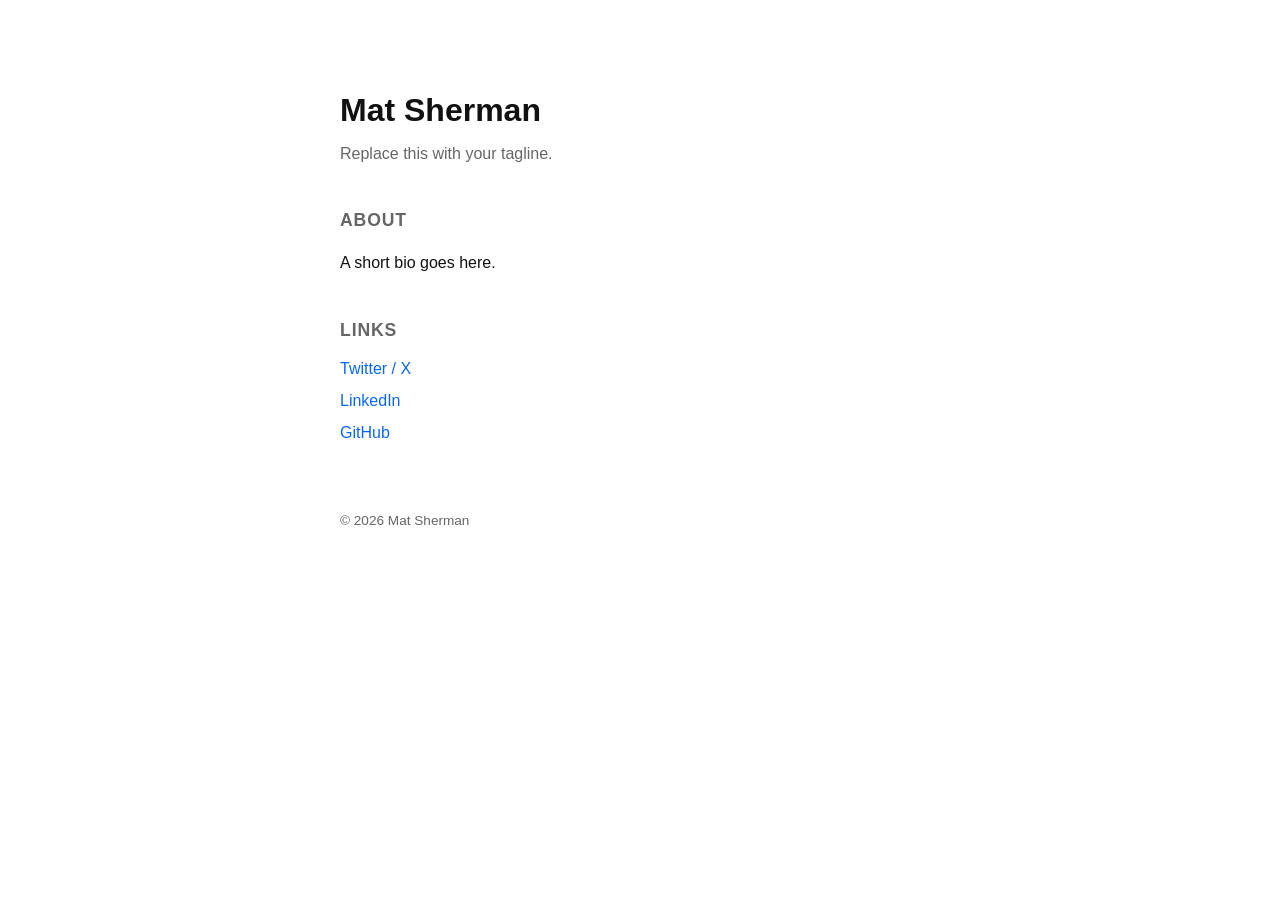
==== index.html @ e8f35bc9 "Initial scaffold for matsherman.com Static HTML/CSS/JS starter: placeholder landing page, light/dark" ====
<!doctype html>
<html lang="en">
<head>
  <meta charset="UTF-8">
  <meta name="viewport" content="width=device-width, initial-scale=1.0">
  <title>Mat Sherman</title>
  <meta name="description" content="Mat Sherman">
  <link rel="stylesheet" href="style.css">
</head>
<body>
  <main>
    <header>
      <h1>Mat Sherman</h1>
      <p class="tagline">Replace this with your tagline.</p>
    </header>

    <section id="about">
      <h2>About</h2>
      <p>A short bio goes here.</p>
    </section>

    <section id="links">
      <h2>Links</h2>
      <ul>
        <li><a href="#">Twitter / X</a></li>
        <li><a href="#">LinkedIn</a></li>
        <li><a href="#">GitHub</a></li>
      </ul>
    </section>

    <footer>
      <p>&copy; <span id="year"></span> Mat Sherman</p>
    </footer>
  </main>

  <script src="script.js"></script>
</body>
</html>
---- style.css ----
:root {
  --bg: #ffffff;
  --fg: #111111;
  --muted: #666666;
  --accent: #0a66ff;
}

@media (prefers-color-scheme: dark) {
  :root {
    --bg: #0e0e0e;
    --fg: #f2f2f2;
    --muted: #999999;
    --accent: #5b9dff;
  }
}

* {
  box-sizing: border-box;
}

body {
  margin: 0;
  background: var(--bg);
  color: var(--fg);
  font-family: -apple-system, BlinkMacSystemFont, "Segoe UI", Helvetica, Arial, sans-serif;
  line-height: 1.6;
}

main {
  max-width: 640px;
  margin: 0 auto;
  padding: 4rem 1.25rem;
}

header h1 {
  margin-bottom: 0.25rem;
  font-size: 2rem;
}

.tagline {
  color: var(--muted);
  margin-top: 0;
}

section {
  margin-top: 2.5rem;
}

section h2 {
  font-size: 1.1rem;
  text-transform: uppercase;
  letter-spacing: 0.05em;
  color: var(--muted);
  margin-bottom: 0.75rem;
}

a {
  color: var(--accent);
  text-decoration: none;
}

a:hover {
  text-decoration: underline;
}

ul {
  list-style: none;
  padding: 0;
  margin: 0;
}

li + li {
  margin-top: 0.4rem;
}

footer {
  margin-top: 4rem;
  color: var(--muted);
  font-size: 0.85rem;
}
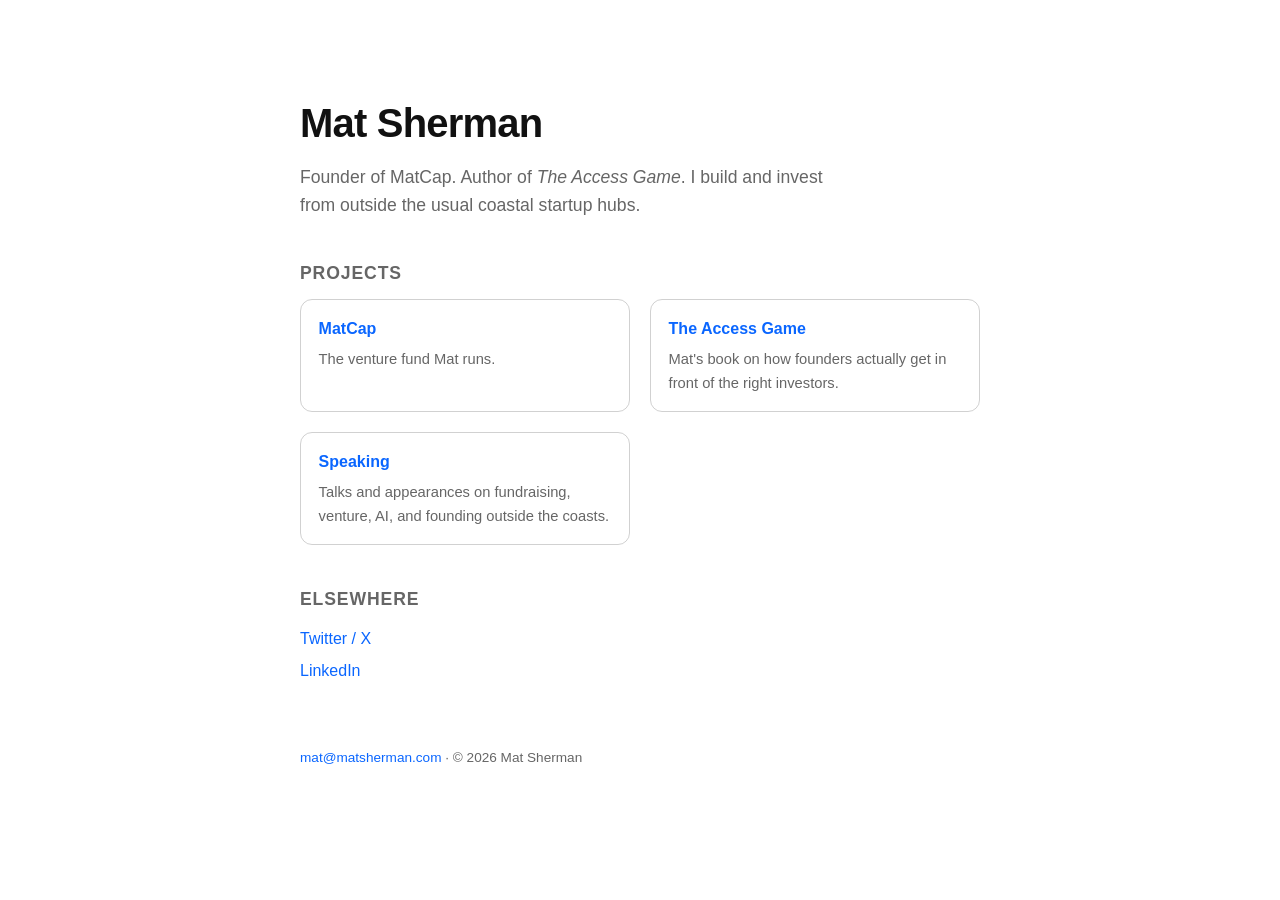
==== commit 08dd7802: "Redesign homepage as a project hub, give each project its own page Homepage now just has a short bio" ====
--- a/index.html
+++ b/index.html
@@ -4,32 +4,50 @@
   <meta charset="UTF-8">
   <meta name="viewport" content="width=device-width, initial-scale=1.0">
   <title>Mat Sherman</title>
-  <meta name="description" content="Mat Sherman">
+  <meta name="description" content="Mat Sherman — founder of MatCap, author of The Access Game. Available for speaking engagements on fundraising, venture investing, and building with AI.">
   <link rel="stylesheet" href="style.css">
 </head>
 <body>
   <main>
-    <header>
+    <header class="hero">
       <h1>Mat Sherman</h1>
-      <p class="tagline">Replace this with your tagline.</p>
+      <p class="tagline">
+        Founder of MatCap. Author of <em>The Access Game</em>. I build and
+        invest from outside the usual coastal startup hubs.
+      </p>
     </header>
 
-    <section id="about">
-      <h2>About</h2>
-      <p>A short bio goes here.</p>
+    <section id="projects">
+      <h2>Projects</h2>
+      <ul class="topic-list">
+        <li>
+          <h3><a href="/matcap/">MatCap</a></h3>
+          <p>The venture fund Mat runs.</p>
+        </li>
+        <li>
+          <h3><a href="/book/">The Access Game</a></h3>
+          <p>Mat's book on how founders actually get in front of the right investors.</p>
+        </li>
+        <li>
+          <h3><a href="/speaking/">Speaking</a></h3>
+          <p>Talks and appearances on fundraising, venture, AI, and founding outside the coasts.</p>
+        </li>
+      </ul>
     </section>
 
     <section id="links">
-      <h2>Links</h2>
+      <h2>Elsewhere</h2>
       <ul>
-        <li><a href="#">Twitter / X</a></li>
-        <li><a href="#">LinkedIn</a></li>
-        <li><a href="#">GitHub</a></li>
+        <li><a href="https://x.com/mat_Sherman">Twitter / X</a></li>
+        <li><a href="https://www.linkedin.com/in/matsherman/">LinkedIn</a></li>
       </ul>
     </section>
 
     <footer>
-      <p>&copy; <span id="year"></span> Mat Sherman</p>
+      <p>
+        <a href="mailto:mat@matsherman.com">mat@matsherman.com</a>
+        &middot; &copy; <span id="year"></span> Mat Sherman
+      </p>
     </footer>
   </main>
 
--- a/style.css
+++ b/style.css
@@ -27,19 +27,47 @@
 }
 
 main {
-  max-width: 640px;
+  max-width: 720px;
   margin: 0 auto;
   padding: 4rem 1.25rem;
 }
 
+.hero .eyebrow {
+  font-size: 0.8rem;
+  font-weight: 600;
+  text-transform: uppercase;
+  letter-spacing: 0.08em;
+  color: var(--accent);
+  margin: 0 0 0.75rem;
+}
+
 header h1 {
-  margin-bottom: 0.25rem;
-  font-size: 2rem;
+  margin-bottom: 0.5rem;
+  font-size: 2.5rem;
+  letter-spacing: -0.02em;
 }
 
 .tagline {
   color: var(--muted);
   margin-top: 0;
+  font-size: 1.1rem;
+  max-width: 54ch;
+}
+
+.cta {
+  display: inline-block;
+  margin-top: 1.5rem;
+  padding: 0.7rem 1.25rem;
+  border-radius: 999px;
+  background: var(--accent);
+  color: var(--bg);
+  font-weight: 600;
+  text-decoration: none;
+}
+
+.cta:hover {
+  text-decoration: none;
+  opacity: 0.9;
 }
 
 section {
@@ -52,6 +80,43 @@
   letter-spacing: 0.05em;
   color: var(--muted);
   margin-bottom: 0.75rem;
+}
+
+#about p {
+  max-width: 62ch;
+}
+
+.topic-list {
+  display: grid;
+  grid-template-columns: repeat(2, 1fr);
+  gap: 1.25rem;
+}
+
+.topic-list li + li {
+  margin-top: 0;
+}
+
+@media (max-width: 540px) {
+  .topic-list {
+    grid-template-columns: 1fr;
+  }
+}
+
+.topic-list li {
+  border: 1px solid color-mix(in srgb, var(--muted) 30%, transparent);
+  border-radius: 12px;
+  padding: 1rem 1.1rem;
+}
+
+.topic-list h3 {
+  margin: 0 0 0.4rem;
+  font-size: 1rem;
+}
+
+.topic-list p {
+  margin: 0;
+  color: var(--muted);
+  font-size: 0.92rem;
 }
 
 a {
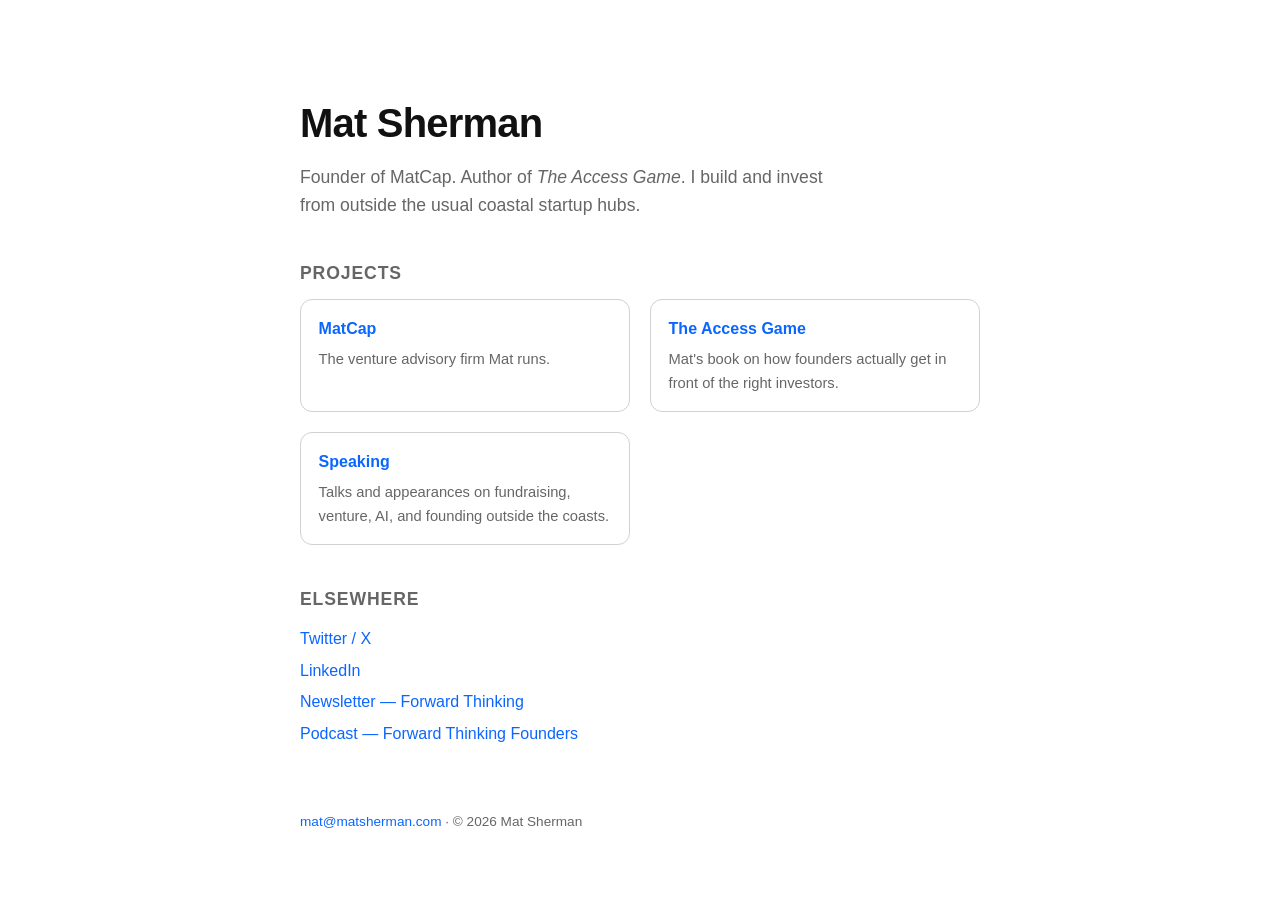
==== commit d7540512: "Link MatCap, newsletter, and podcast; describe MatCap as advisory firm MatCap page now links out to " ====
--- a/index.html
+++ b/index.html
@@ -22,7 +22,7 @@
       <ul class="topic-list">
         <li>
           <h3><a href="/matcap/">MatCap</a></h3>
-          <p>The venture fund Mat runs.</p>
+          <p>The venture advisory firm Mat runs.</p>
         </li>
         <li>
           <h3><a href="/book/">The Access Game</a></h3>
@@ -40,6 +40,8 @@
       <ul>
         <li><a href="https://x.com/mat_Sherman">Twitter / X</a></li>
         <li><a href="https://www.linkedin.com/in/matsherman/">LinkedIn</a></li>
+        <li><a href="https://forwardthinking.substack.com">Newsletter — Forward Thinking</a></li>
+        <li><a href="https://ftf.matsherman.com">Podcast — Forward Thinking Founders</a></li>
       </ul>
     </section>
 
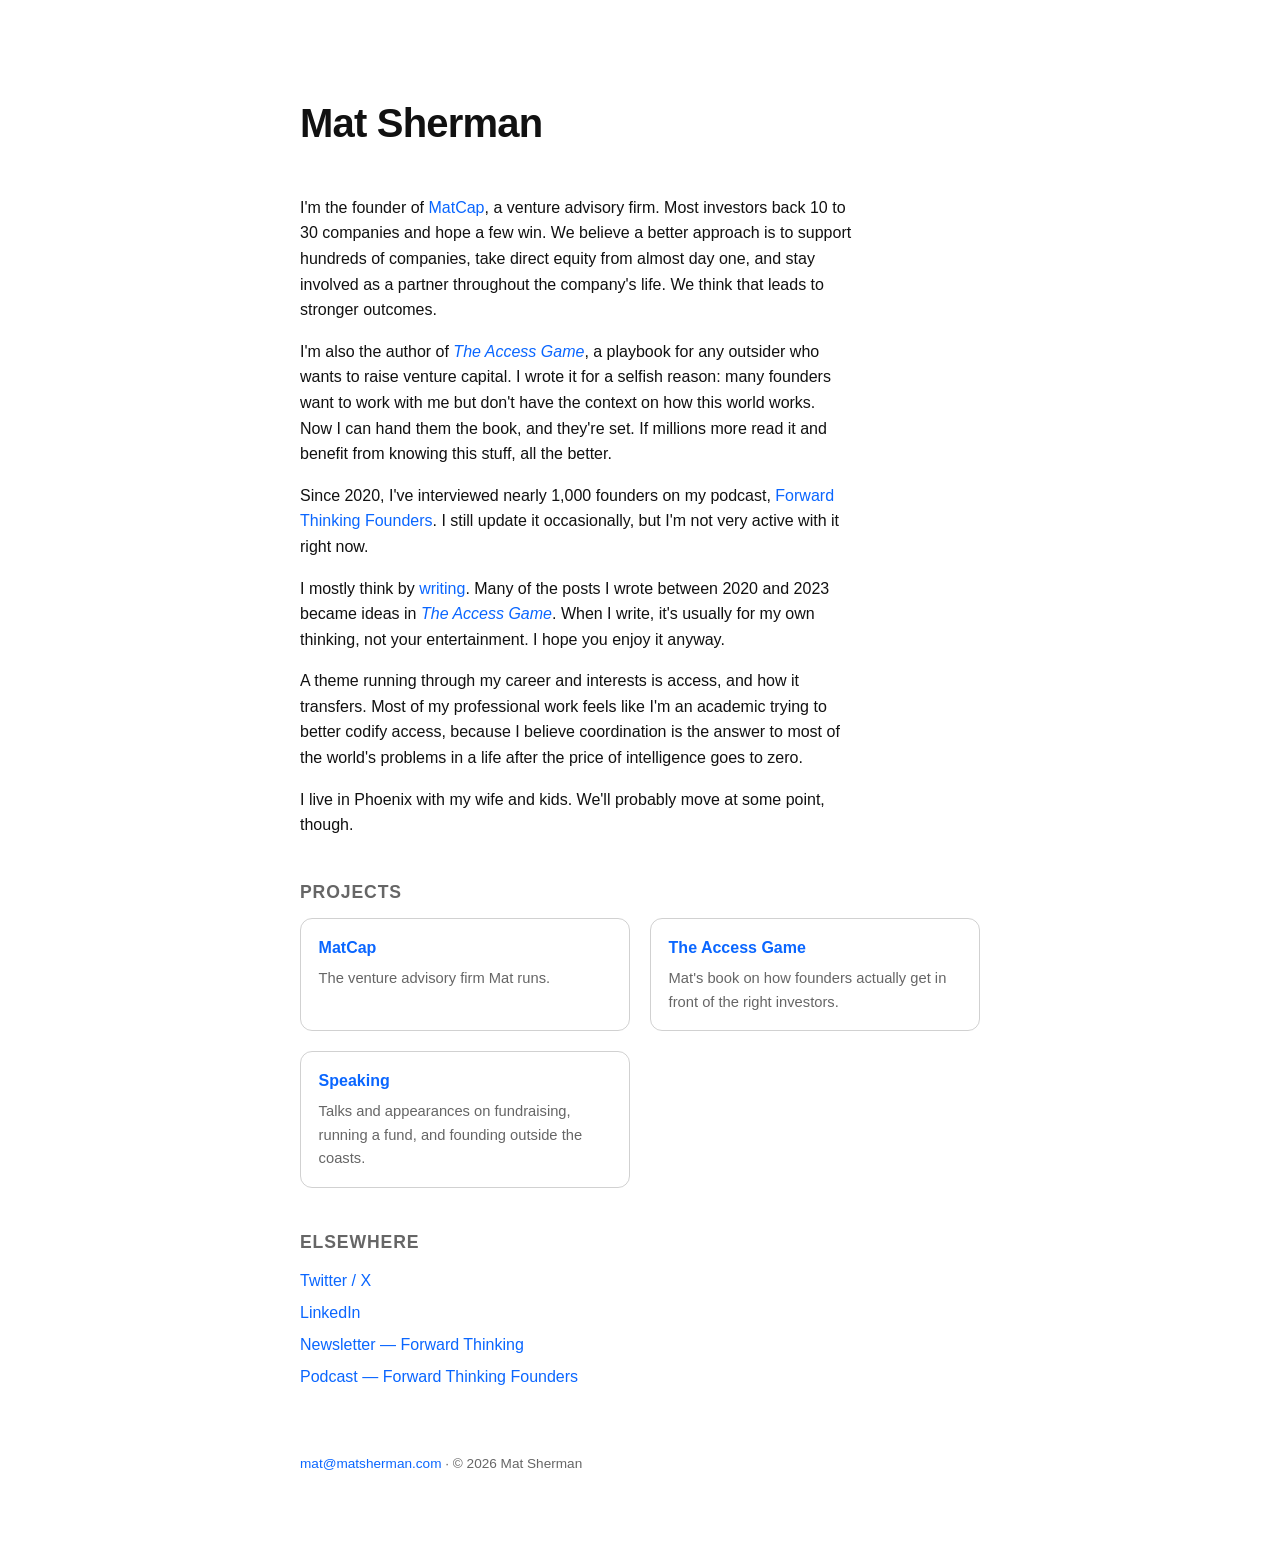
==== commit a25bc8f2: "Replace homepage intro with full first-person bio Swaps the short tagline for Mat's actual bio copy " ====
--- a/index.html
+++ b/index.html
@@ -4,18 +4,58 @@
   <meta charset="UTF-8">
   <meta name="viewport" content="width=device-width, initial-scale=1.0">
   <title>Mat Sherman</title>
-  <meta name="description" content="Mat Sherman — founder of MatCap, author of The Access Game. Available for speaking engagements on fundraising, venture investing, and building with AI.">
+  <meta name="description" content="Mat Sherman — founder of MatCap, a venture advisory firm, and author of The Access Game, a playbook for outsiders raising venture capital.">
   <link rel="stylesheet" href="style.css">
 </head>
 <body>
   <main>
     <header class="hero">
       <h1>Mat Sherman</h1>
-      <p class="tagline">
-        Founder of MatCap. Author of <em>The Access Game</em>. I build and
-        invest from outside the usual coastal startup hubs.
+    </header>
+
+    <section id="about">
+      <p>
+        I'm the founder of <a href="/matcap/">MatCap</a>, a venture advisory
+        firm. Most investors back 10 to 30 companies and hope a few win. We
+        believe a better approach is to support hundreds of companies, take
+        direct equity from almost day one, and stay involved as a partner
+        throughout the company's life. We think that leads to stronger
+        outcomes.
       </p>
-    </header>
+      <p>
+        I'm also the author of <em><a href="/book/">The Access Game</a></em>,
+        a playbook for any outsider who wants to raise venture capital. I
+        wrote it for a selfish reason: many founders want to work with me but
+        don't have the context on how this world works. Now I can hand them
+        the book, and they're set. If millions more read it and benefit from
+        knowing this stuff, all the better.
+      </p>
+      <p>
+        Since 2020, I've interviewed nearly 1,000 founders on my podcast,
+        <a href="https://ftf.matsherman.com">Forward Thinking Founders</a>. I
+        still update it occasionally, but I'm not very active with it right
+        now.
+      </p>
+      <p>
+        I mostly think by
+        <a href="https://forwardthinking.substack.com">writing</a>. Many of
+        the posts I wrote between 2020 and 2023 became ideas in
+        <em><a href="/book/">The Access Game</a></em>. When I write, it's
+        usually for my own thinking, not your entertainment. I hope you enjoy
+        it anyway.
+      </p>
+      <p>
+        A theme running through my career and interests is access, and how it
+        transfers. Most of my professional work feels like I'm an academic
+        trying to better codify access, because I believe coordination is the
+        answer to most of the world's problems in a life after the price of
+        intelligence goes to zero.
+      </p>
+      <p>
+        I live in Phoenix with my wife and kids. We'll probably move at some
+        point, though.
+      </p>
+    </section>
 
     <section id="projects">
       <h2>Projects</h2>
@@ -30,7 +70,7 @@
         </li>
         <li>
           <h3><a href="/speaking/">Speaking</a></h3>
-          <p>Talks and appearances on fundraising, venture, AI, and founding outside the coasts.</p>
+          <p>Talks and appearances on fundraising, running a fund, and founding outside the coasts.</p>
         </li>
       </ul>
     </section>
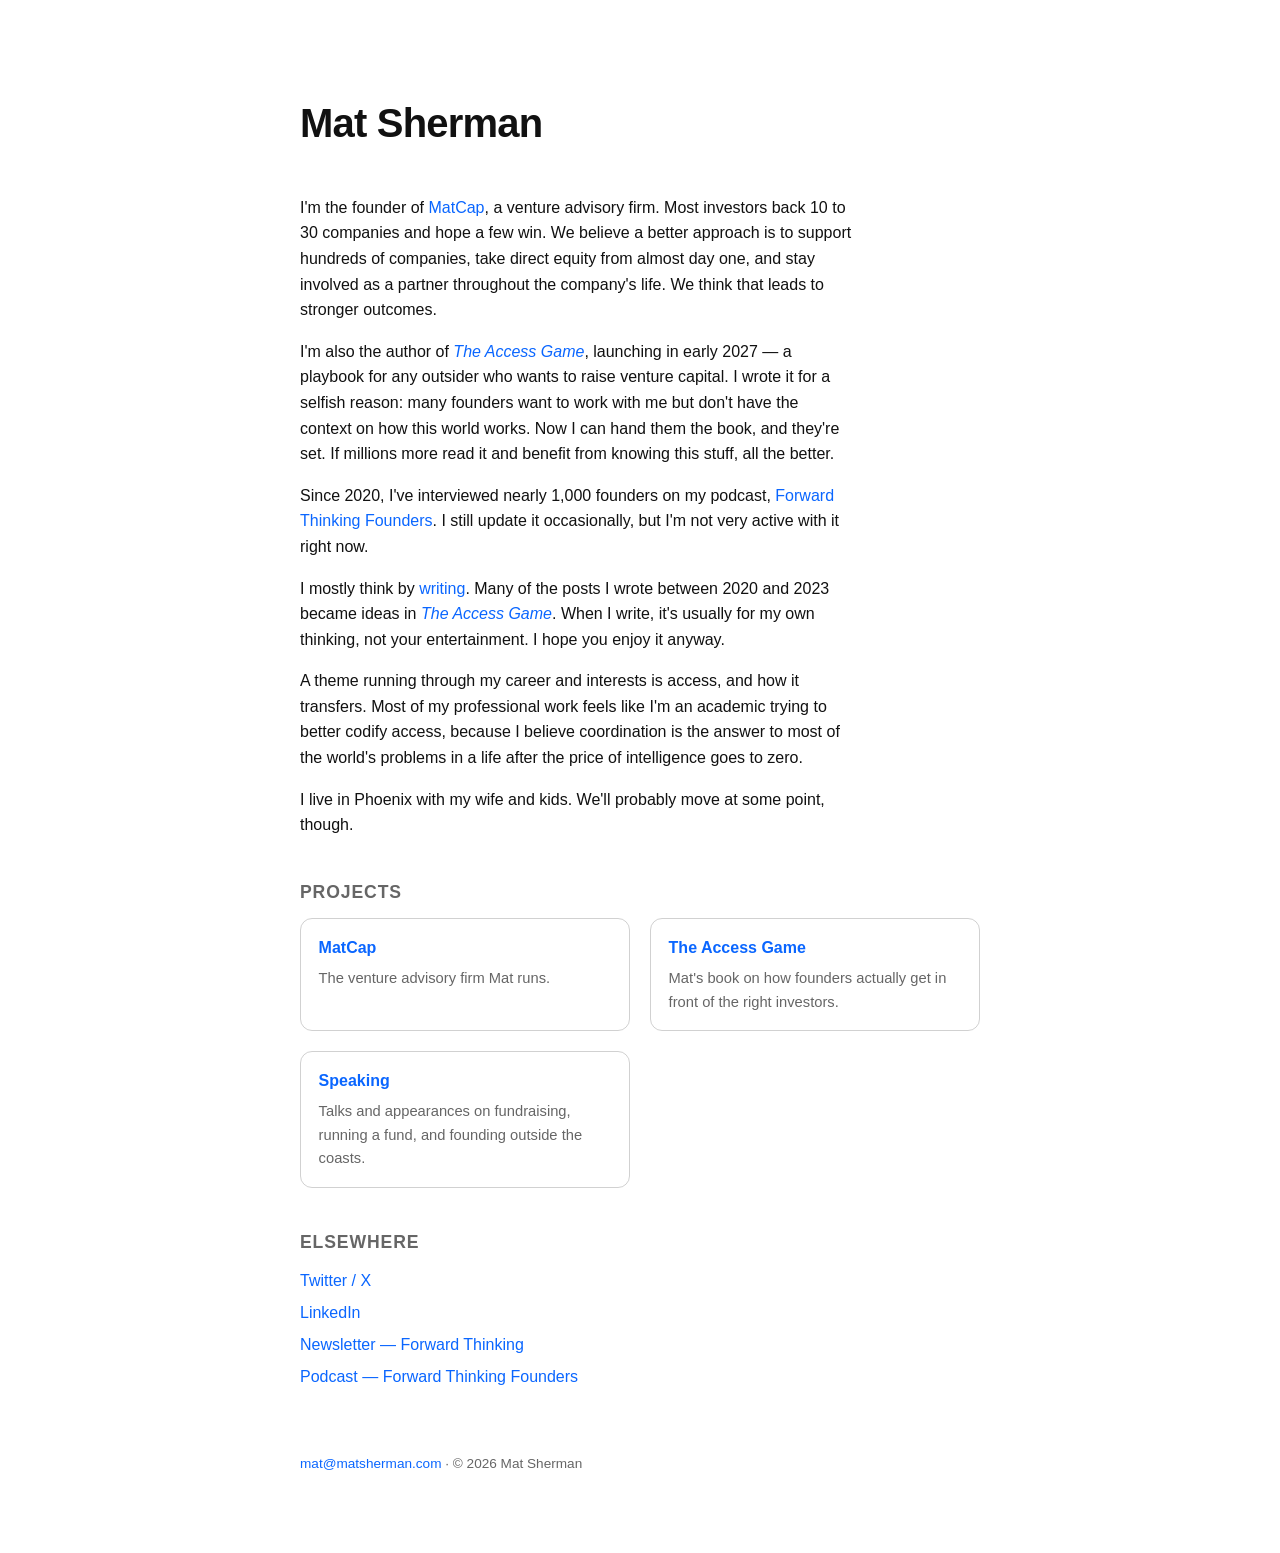
==== commit 9ca211b6: "Note The Access Game's early 2027 launch Added to the homepage bio and as an eyebrow on the /book/ p" ====
--- a/index.html
+++ b/index.html
@@ -24,8 +24,9 @@
       </p>
       <p>
         I'm also the author of <em><a href="/book/">The Access Game</a></em>,
-        a playbook for any outsider who wants to raise venture capital. I
-        wrote it for a selfish reason: many founders want to work with me but
+        launching in early 2027 — a playbook for any outsider who wants to
+        raise venture capital. I wrote it for a selfish reason: many founders
+        want to work with me but
         don't have the context on how this world works. Now I can hand them
         the book, and they're set. If millions more read it and benefit from
         knowing this stuff, all the better.
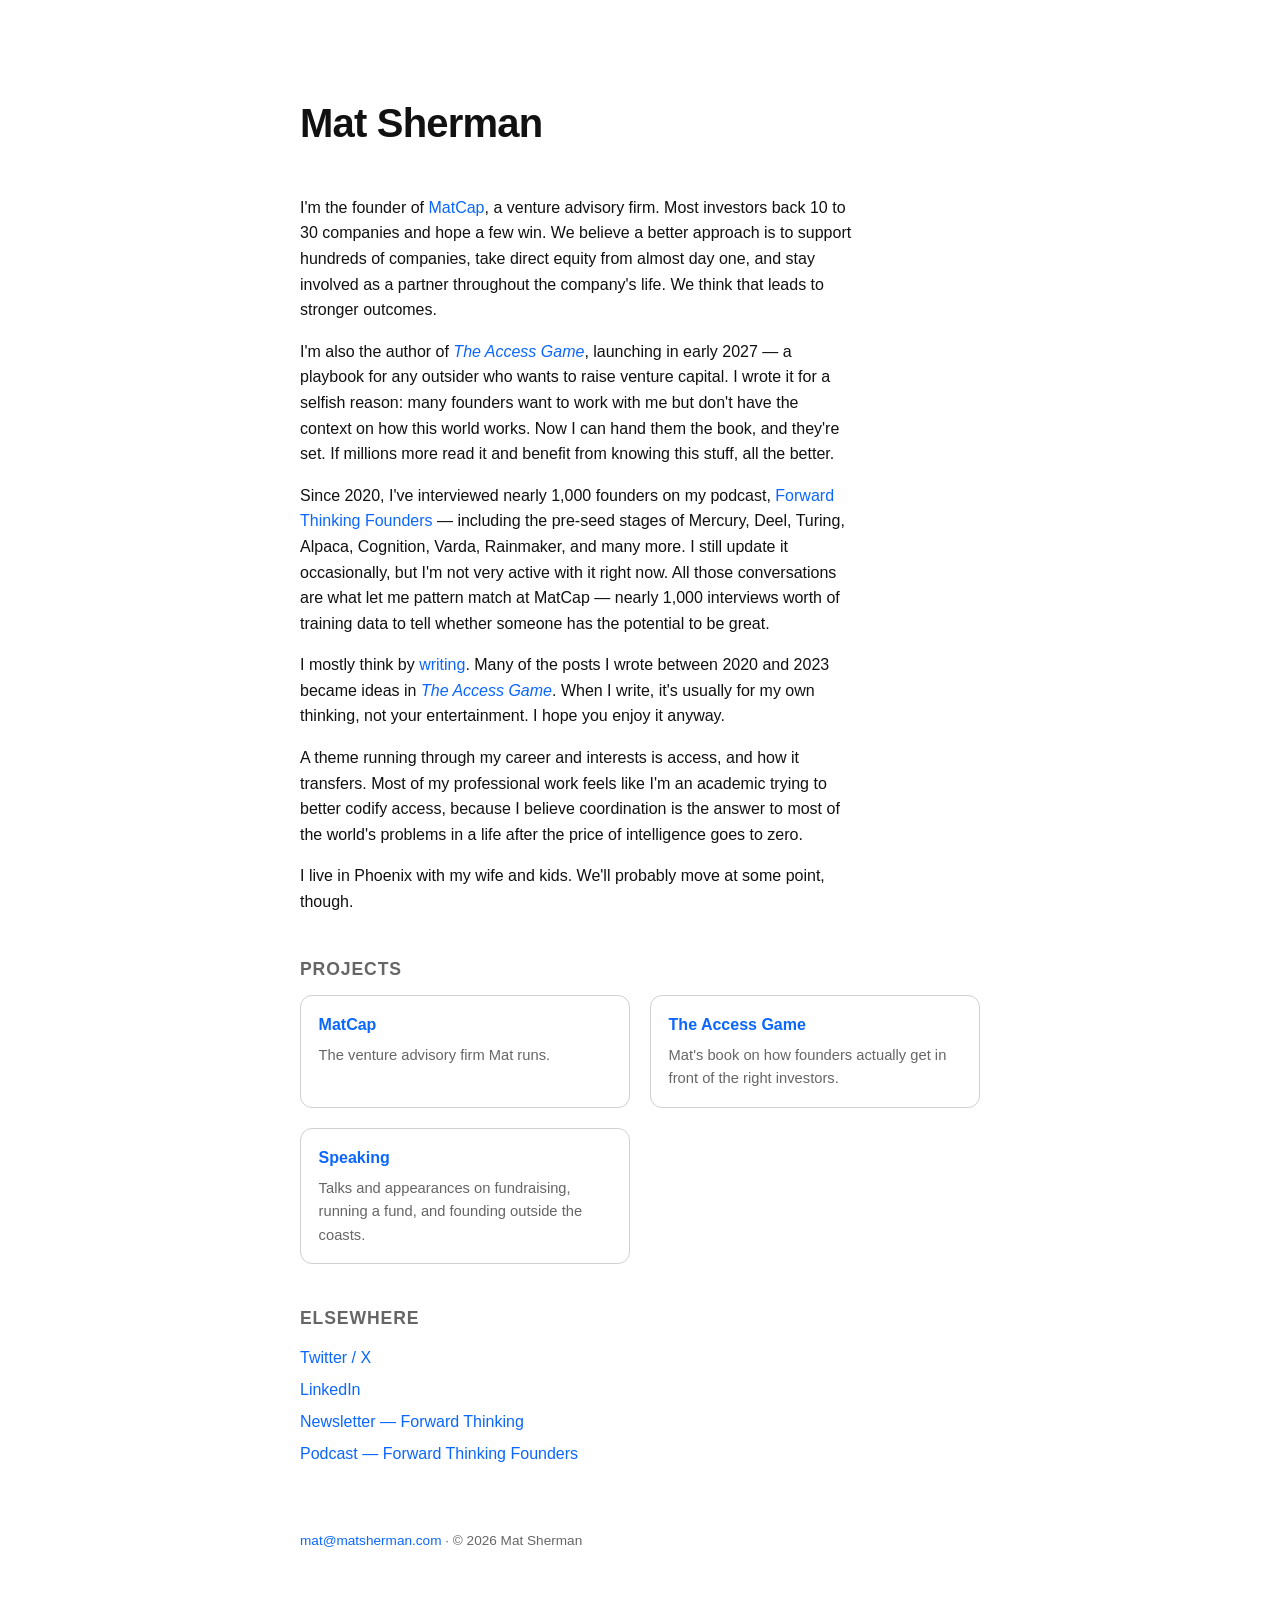
==== commit b1bb785c: "Expand podcast paragraph with notable guests and MatCap pattern matching Names some of the pre-seed-" ====
--- a/index.html
+++ b/index.html
@@ -33,9 +33,13 @@
       </p>
       <p>
         Since 2020, I've interviewed nearly 1,000 founders on my podcast,
-        <a href="https://ftf.matsherman.com">Forward Thinking Founders</a>. I
-        still update it occasionally, but I'm not very active with it right
-        now.
+        <a href="https://ftf.matsherman.com">Forward Thinking Founders</a> —
+        including the pre-seed stages of Mercury, Deel, Turing, Alpaca,
+        Cognition, Varda, Rainmaker, and many more. I still update it
+        occasionally, but I'm not very active with it right now. All those
+        conversations are what let me pattern match at MatCap — nearly 1,000
+        interviews worth of training data to tell whether someone has the
+        potential to be great.
       </p>
       <p>
         I mostly think by
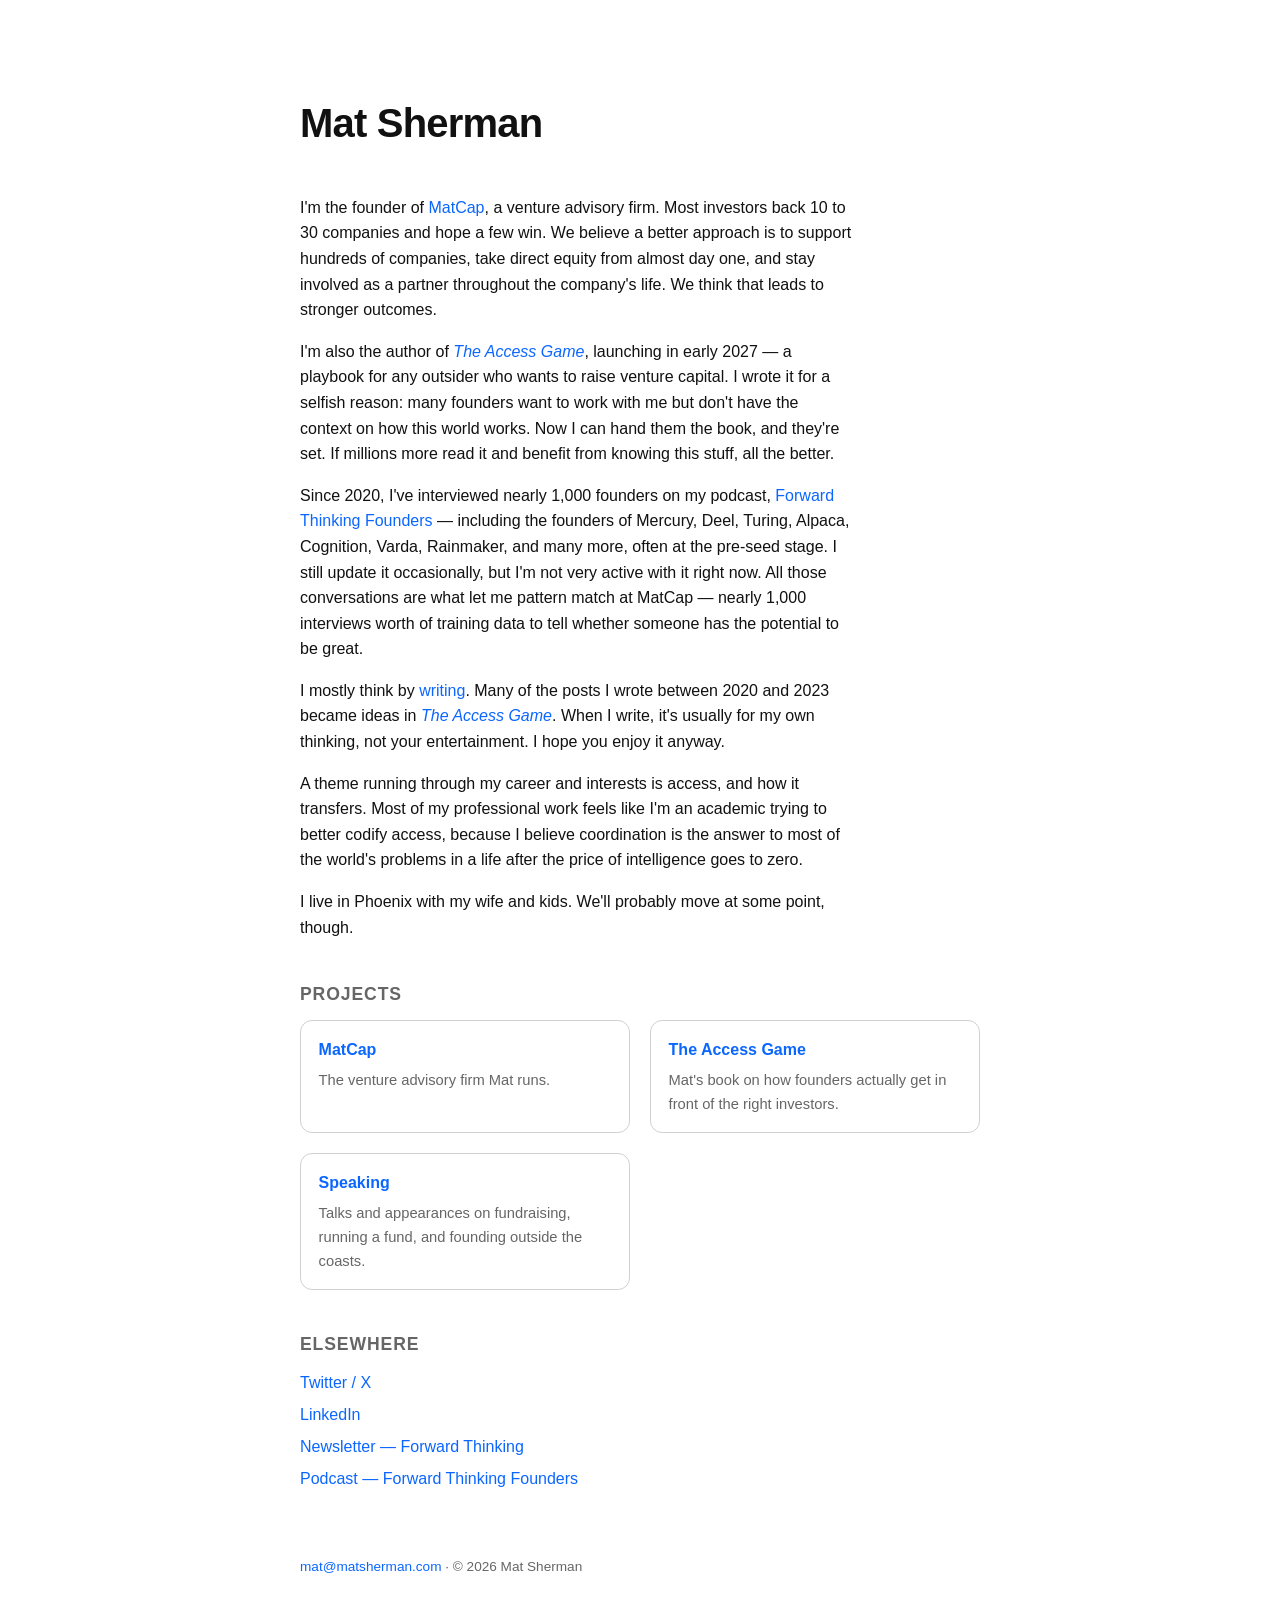
==== commit 7393a9a0: "Rephrase podcast guest line to "founders of X, often at pre-seed" Co-Authored-By: Claude Sonnet 5 <n" ====
--- a/index.html
+++ b/index.html
@@ -34,10 +34,10 @@
       <p>
         Since 2020, I've interviewed nearly 1,000 founders on my podcast,
         <a href="https://ftf.matsherman.com">Forward Thinking Founders</a> —
-        including the pre-seed stages of Mercury, Deel, Turing, Alpaca,
-        Cognition, Varda, Rainmaker, and many more. I still update it
-        occasionally, but I'm not very active with it right now. All those
-        conversations are what let me pattern match at MatCap — nearly 1,000
+        including the founders of Mercury, Deel, Turing, Alpaca, Cognition,
+        Varda, Rainmaker, and many more, often at the pre-seed stage. I still
+        update it occasionally, but I'm not very active with it right now.
+        All those conversations are what let me pattern match at MatCap — nearly 1,000
         interviews worth of training data to tell whether someone has the
         potential to be great.
       </p>
